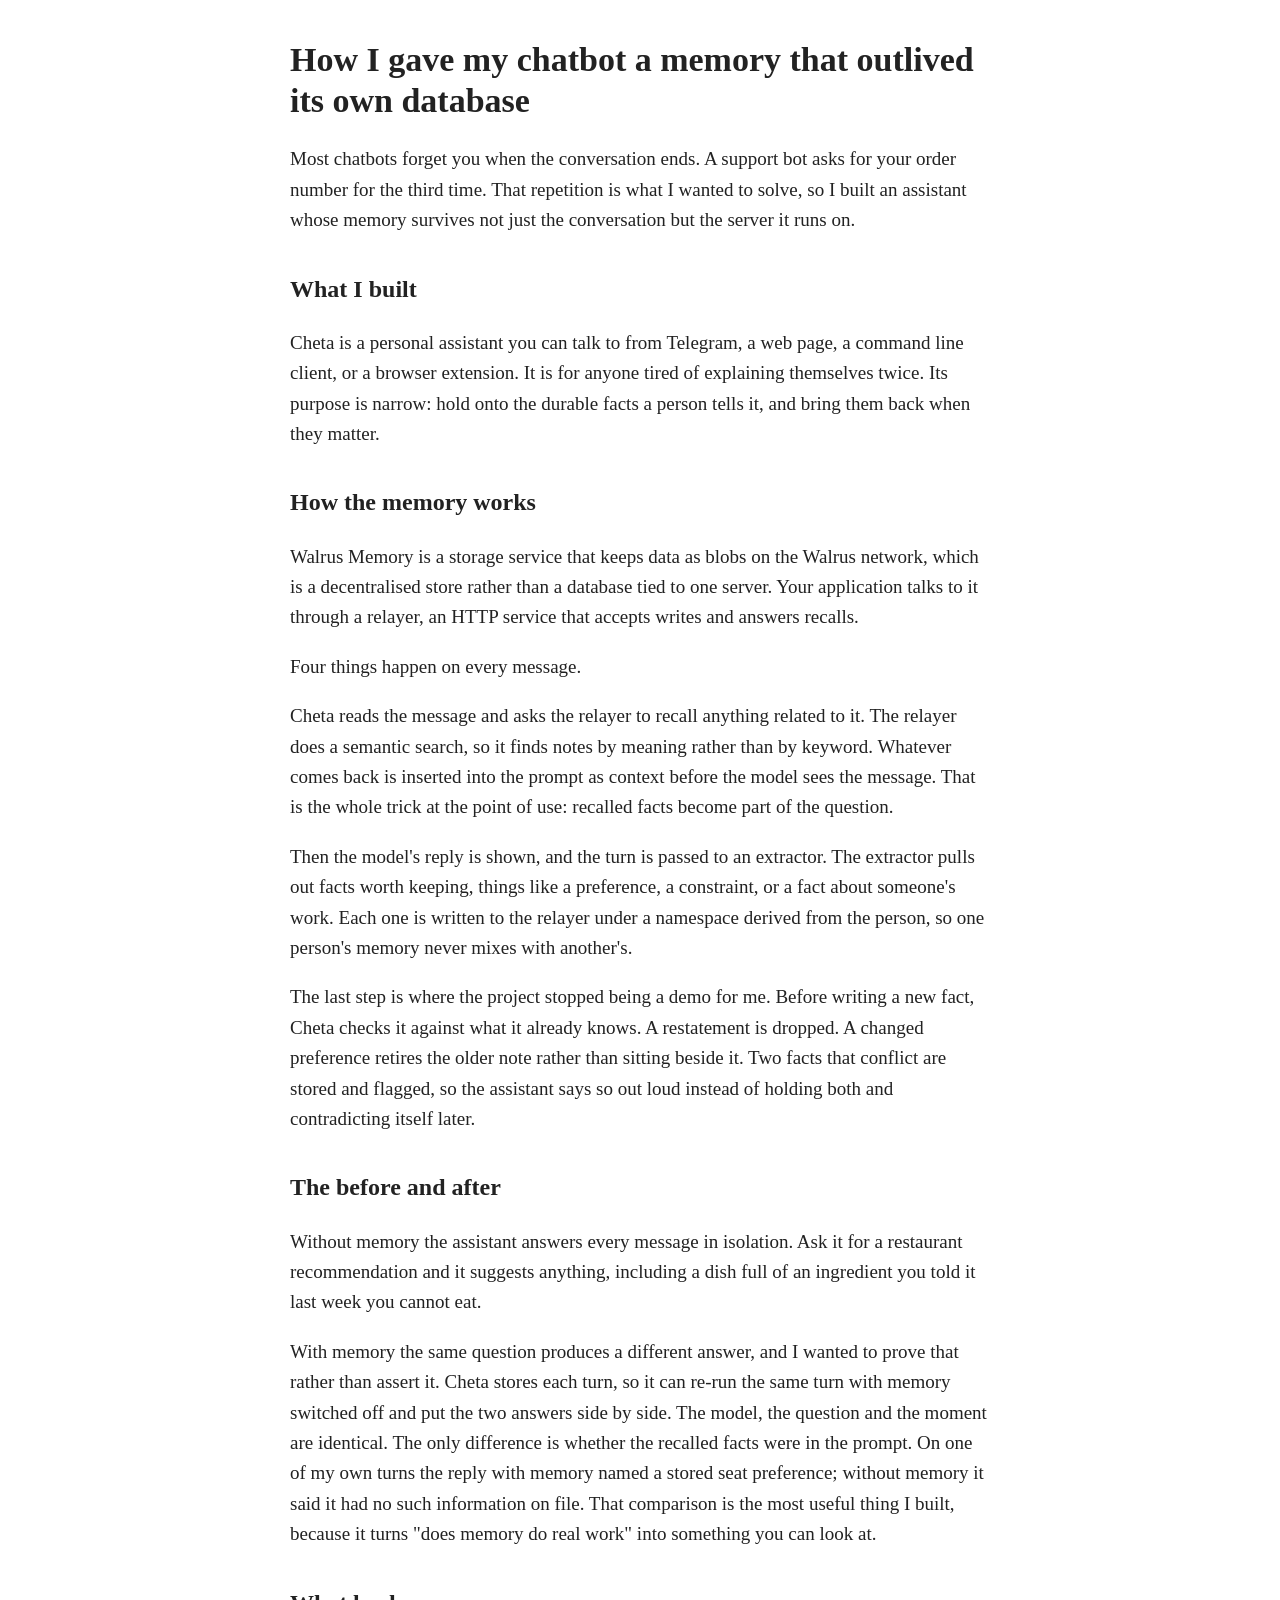
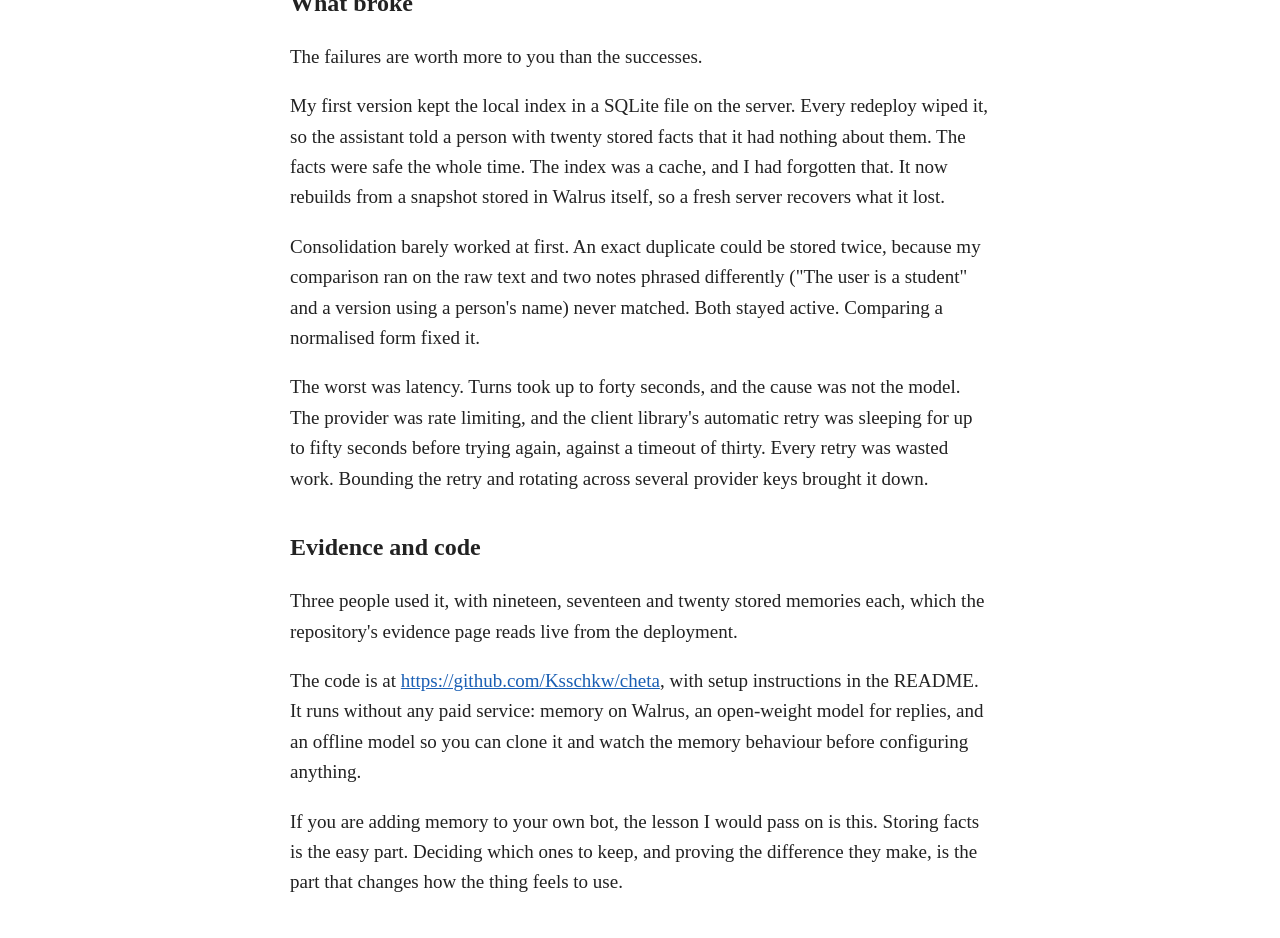
==== docs/article-for-medium.html @ c0557243 "Add an HTML version of the article for pasting into Medium Medium does not render markdown, so the m" ====
<!doctype html><html><head><meta charset='utf-8'><title>Cheta article for Medium</title><style>body{max-width:700px;margin:40px auto;font:19px/1.6 Georgia,serif;color:#222}h1{font-size:34px;line-height:1.2}h2{font-size:24px;margin-top:34px}a{color:#1a5fb4}</style></head><body>
<h1>How I gave my chatbot a memory that outlived its own database</h1>
<p>Most chatbots forget you when the conversation ends. A support bot asks for your order number for the third time. That repetition is what I wanted to solve, so I built an assistant whose memory survives not just the conversation but the server it runs on.</p>
<h2>What I built</h2>
<p>Cheta is a personal assistant you can talk to from Telegram, a web page, a command line client, or a browser extension. It is for anyone tired of explaining themselves twice. Its purpose is narrow: hold onto the durable facts a person tells it, and bring them back when they matter.</p>
<h2>How the memory works</h2>
<p>Walrus Memory is a storage service that keeps data as blobs on the Walrus network, which is a decentralised store rather than a database tied to one server. Your application talks to it through a relayer, an HTTP service that accepts writes and answers recalls.</p>
<p>Four things happen on every message.</p>
<p>Cheta reads the message and asks the relayer to recall anything related to it. The relayer does a semantic search, so it finds notes by meaning rather than by keyword. Whatever comes back is inserted into the prompt as context before the model sees the message. That is the whole trick at the point of use: recalled facts become part of the question.</p>
<p>Then the model's reply is shown, and the turn is passed to an extractor. The extractor pulls out facts worth keeping, things like a preference, a constraint, or a fact about someone's work. Each one is written to the relayer under a namespace derived from the person, so one person's memory never mixes with another's.</p>
<p>The last step is where the project stopped being a demo for me. Before writing a new fact, Cheta checks it against what it already knows. A restatement is dropped. A changed preference retires the older note rather than sitting beside it. Two facts that conflict are stored and flagged, so the assistant says so out loud instead of holding both and contradicting itself later.</p>
<h2>The before and after</h2>
<p>Without memory the assistant answers every message in isolation. Ask it for a restaurant recommendation and it suggests anything, including a dish full of an ingredient you told it last week you cannot eat.</p>
<p>With memory the same question produces a different answer, and I wanted to prove that rather than assert it. Cheta stores each turn, so it can re-run the same turn with memory switched off and put the two answers side by side. The model, the question and the moment are identical. The only difference is whether the recalled facts were in the prompt. On one of my own turns the reply with memory named a stored seat preference; without memory it said it had no such information on file. That comparison is the most useful thing I built, because it turns "does memory do real work" into something you can look at.</p>
<h2>What broke</h2>
<p>The failures are worth more to you than the successes.</p>
<p>My first version kept the local index in a SQLite file on the server. Every redeploy wiped it, so the assistant told a person with twenty stored facts that it had nothing about them. The facts were safe the whole time. The index was a cache, and I had forgotten that. It now rebuilds from a snapshot stored in Walrus itself, so a fresh server recovers what it lost.</p>
<p>Consolidation barely worked at first. An exact duplicate could be stored twice, because my comparison ran on the raw text and two notes phrased differently ("The user is a student" and a version using a person's name) never matched. Both stayed active. Comparing a normalised form fixed it.</p>
<p>The worst was latency. Turns took up to forty seconds, and the cause was not the model. The provider was rate limiting, and the client library's automatic retry was sleeping for up to fifty seconds before trying again, against a timeout of thirty. Every retry was wasted work. Bounding the retry and rotating across several provider keys brought it down.</p>
<h2>Evidence and code</h2>
<p>Three people used it, with nineteen, seventeen and twenty stored memories each, which the repository's evidence page reads live from the deployment.</p>
<p>The code is at <a href="https://github.com/Ksschkw/cheta">https://github.com/Ksschkw/cheta</a>, with setup instructions in the README. It runs without any paid service: memory on Walrus, an open-weight model for replies, and an offline model so you can clone it and watch the memory behaviour before configuring anything.</p>
<p>If you are adding memory to your own bot, the lesson I would pass on is this. Storing facts is the easy part. Deciding which ones to keep, and proving the difference they make, is the part that changes how the thing feels to use.</p>
</body></html>
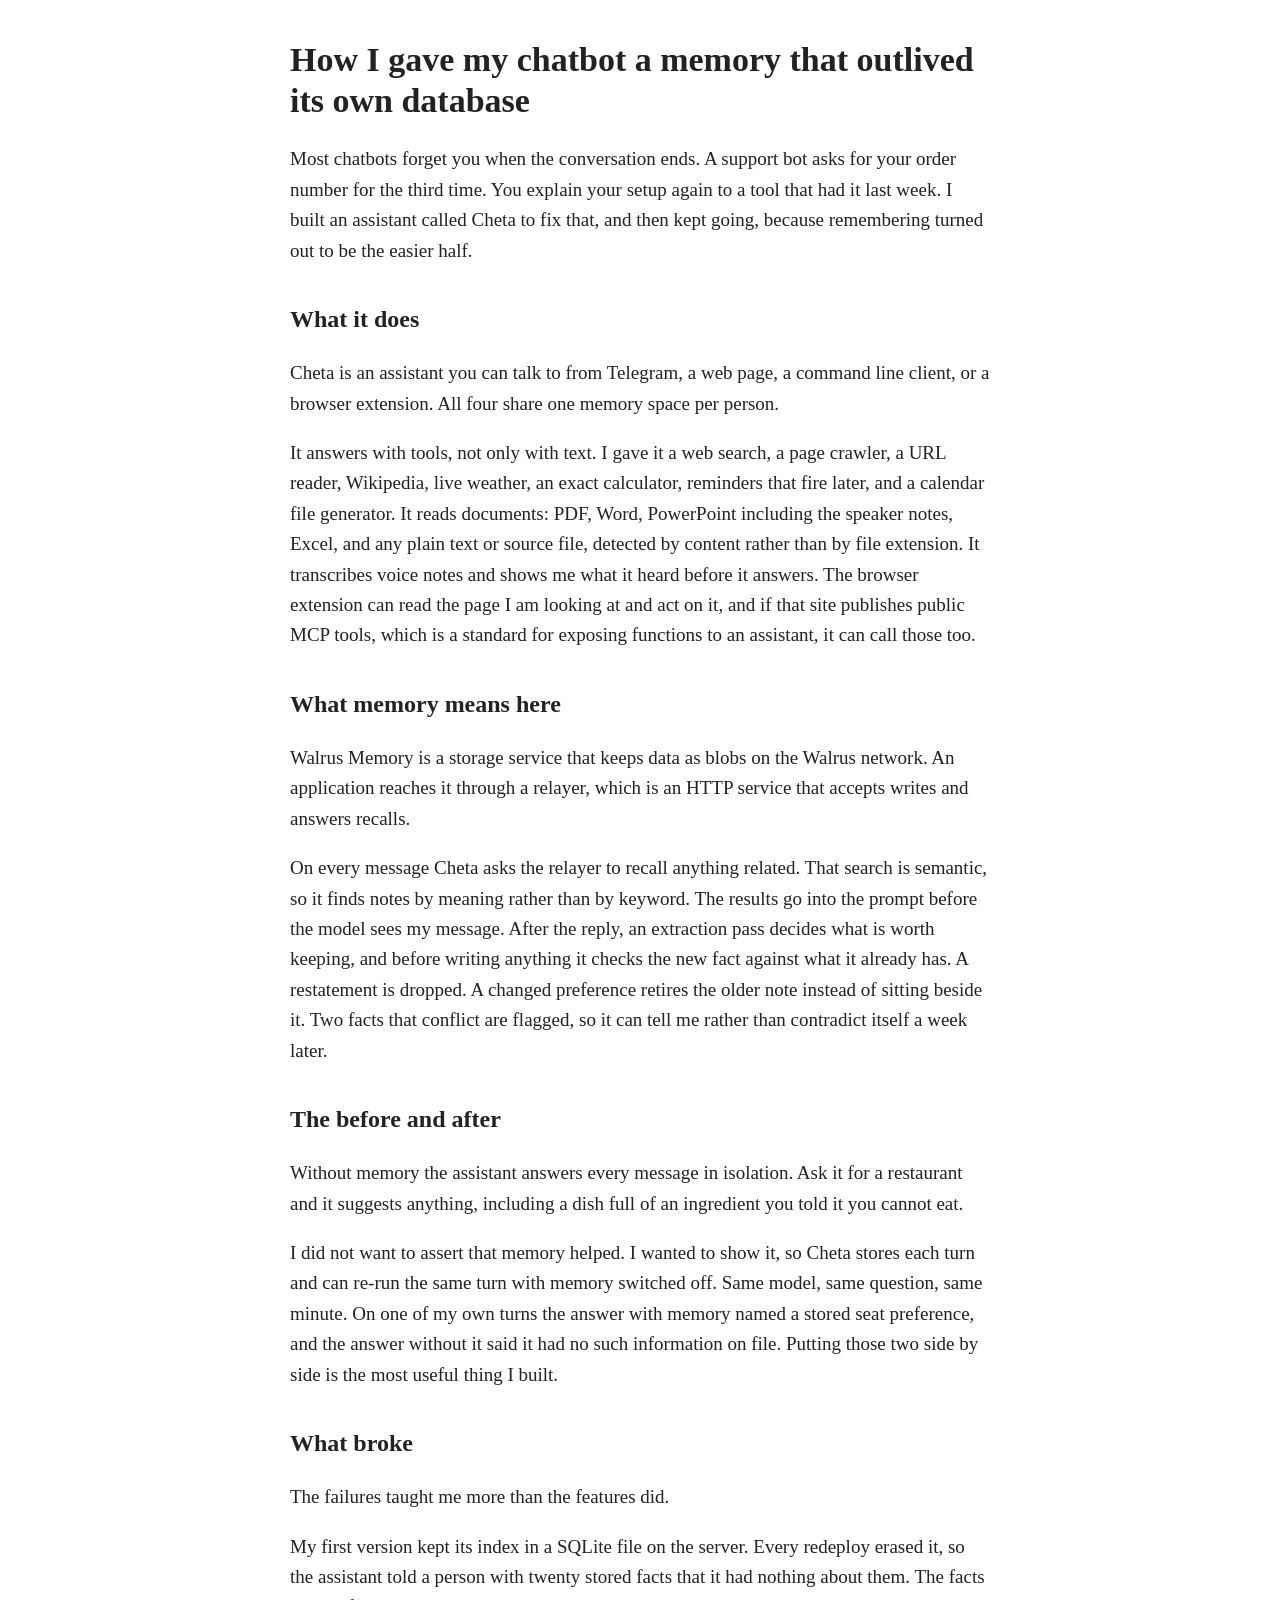
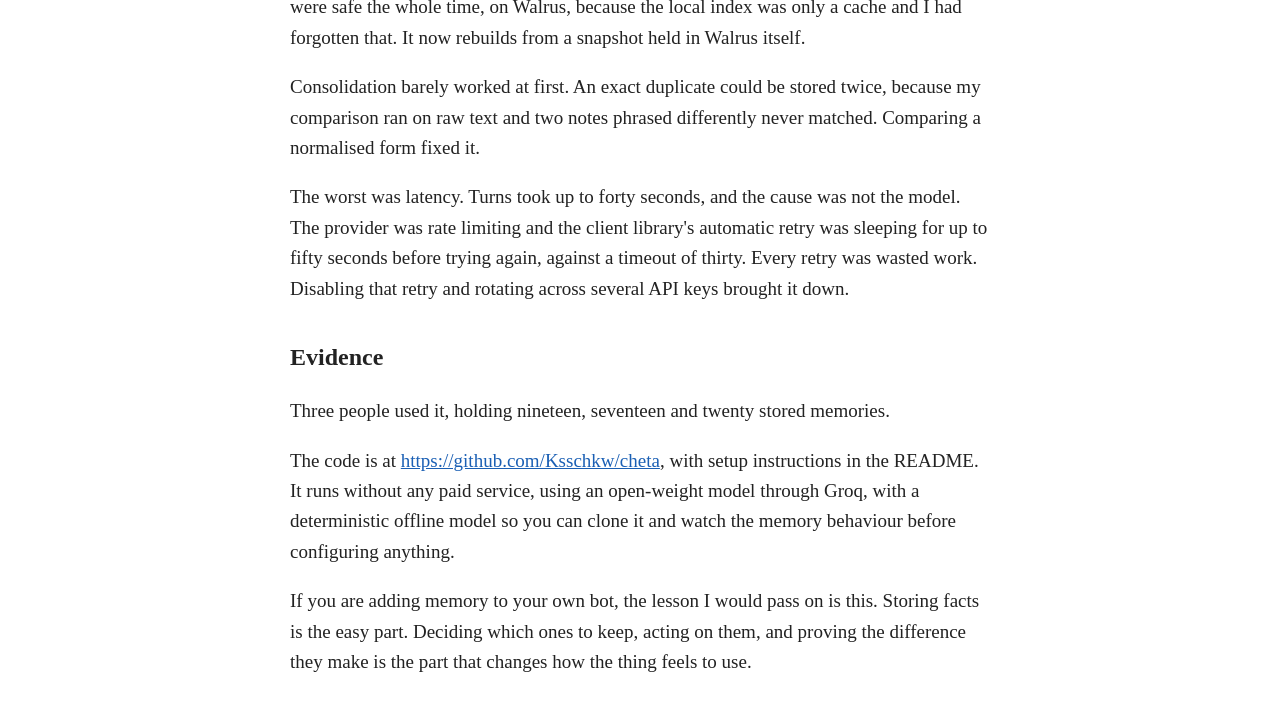
==== commit ff452b2a: "Lead the article with what the assistant does, not only with memory Memory is the entry requirement " ====
--- a/docs/article-for-medium.html
+++ b/docs/article-for-medium.html
@@ -1,24 +1,22 @@
 <!doctype html><html><head><meta charset='utf-8'><title>Cheta article for Medium</title><style>body{max-width:700px;margin:40px auto;font:19px/1.6 Georgia,serif;color:#222}h1{font-size:34px;line-height:1.2}h2{font-size:24px;margin-top:34px}a{color:#1a5fb4}</style></head><body>
 <h1>How I gave my chatbot a memory that outlived its own database</h1>
-<p>Most chatbots forget you when the conversation ends. A support bot asks for your order number for the third time. That repetition is what I wanted to solve, so I built an assistant whose memory survives not just the conversation but the server it runs on.</p>
-<h2>What I built</h2>
-<p>Cheta is a personal assistant you can talk to from Telegram, a web page, a command line client, or a browser extension. It is for anyone tired of explaining themselves twice. Its purpose is narrow: hold onto the durable facts a person tells it, and bring them back when they matter.</p>
-<h2>How the memory works</h2>
-<p>Walrus Memory is a storage service that keeps data as blobs on the Walrus network, which is a decentralised store rather than a database tied to one server. Your application talks to it through a relayer, an HTTP service that accepts writes and answers recalls.</p>
-<p>Four things happen on every message.</p>
-<p>Cheta reads the message and asks the relayer to recall anything related to it. The relayer does a semantic search, so it finds notes by meaning rather than by keyword. Whatever comes back is inserted into the prompt as context before the model sees the message. That is the whole trick at the point of use: recalled facts become part of the question.</p>
-<p>Then the model's reply is shown, and the turn is passed to an extractor. The extractor pulls out facts worth keeping, things like a preference, a constraint, or a fact about someone's work. Each one is written to the relayer under a namespace derived from the person, so one person's memory never mixes with another's.</p>
-<p>The last step is where the project stopped being a demo for me. Before writing a new fact, Cheta checks it against what it already knows. A restatement is dropped. A changed preference retires the older note rather than sitting beside it. Two facts that conflict are stored and flagged, so the assistant says so out loud instead of holding both and contradicting itself later.</p>
+<p>Most chatbots forget you when the conversation ends. A support bot asks for your order number for the third time. You explain your setup again to a tool that had it last week. I built an assistant called Cheta to fix that, and then kept going, because remembering turned out to be the easier half.</p>
+<h2>What it does</h2>
+<p>Cheta is an assistant you can talk to from Telegram, a web page, a command line client, or a browser extension. All four share one memory space per person.</p>
+<p>It answers with tools, not only with text. I gave it a web search, a page crawler, a URL reader, Wikipedia, live weather, an exact calculator, reminders that fire later, and a calendar file generator. It reads documents: PDF, Word, PowerPoint including the speaker notes, Excel, and any plain text or source file, detected by content rather than by file extension. It transcribes voice notes and shows me what it heard before it answers. The browser extension can read the page I am looking at and act on it, and if that site publishes public MCP tools, which is a standard for exposing functions to an assistant, it can call those too.</p>
+<h2>What memory means here</h2>
+<p>Walrus Memory is a storage service that keeps data as blobs on the Walrus network. An application reaches it through a relayer, which is an HTTP service that accepts writes and answers recalls.</p>
+<p>On every message Cheta asks the relayer to recall anything related. That search is semantic, so it finds notes by meaning rather than by keyword. The results go into the prompt before the model sees my message. After the reply, an extraction pass decides what is worth keeping, and before writing anything it checks the new fact against what it already has. A restatement is dropped. A changed preference retires the older note instead of sitting beside it. Two facts that conflict are flagged, so it can tell me rather than contradict itself a week later.</p>
 <h2>The before and after</h2>
-<p>Without memory the assistant answers every message in isolation. Ask it for a restaurant recommendation and it suggests anything, including a dish full of an ingredient you told it last week you cannot eat.</p>
-<p>With memory the same question produces a different answer, and I wanted to prove that rather than assert it. Cheta stores each turn, so it can re-run the same turn with memory switched off and put the two answers side by side. The model, the question and the moment are identical. The only difference is whether the recalled facts were in the prompt. On one of my own turns the reply with memory named a stored seat preference; without memory it said it had no such information on file. That comparison is the most useful thing I built, because it turns "does memory do real work" into something you can look at.</p>
+<p>Without memory the assistant answers every message in isolation. Ask it for a restaurant and it suggests anything, including a dish full of an ingredient you told it you cannot eat.</p>
+<p>I did not want to assert that memory helped. I wanted to show it, so Cheta stores each turn and can re-run the same turn with memory switched off. Same model, same question, same minute. On one of my own turns the answer with memory named a stored seat preference, and the answer without it said it had no such information on file. Putting those two side by side is the most useful thing I built.</p>
 <h2>What broke</h2>
-<p>The failures are worth more to you than the successes.</p>
-<p>My first version kept the local index in a SQLite file on the server. Every redeploy wiped it, so the assistant told a person with twenty stored facts that it had nothing about them. The facts were safe the whole time. The index was a cache, and I had forgotten that. It now rebuilds from a snapshot stored in Walrus itself, so a fresh server recovers what it lost.</p>
-<p>Consolidation barely worked at first. An exact duplicate could be stored twice, because my comparison ran on the raw text and two notes phrased differently ("The user is a student" and a version using a person's name) never matched. Both stayed active. Comparing a normalised form fixed it.</p>
-<p>The worst was latency. Turns took up to forty seconds, and the cause was not the model. The provider was rate limiting, and the client library's automatic retry was sleeping for up to fifty seconds before trying again, against a timeout of thirty. Every retry was wasted work. Bounding the retry and rotating across several provider keys brought it down.</p>
-<h2>Evidence and code</h2>
-<p>Three people used it, with nineteen, seventeen and twenty stored memories each, which the repository's evidence page reads live from the deployment.</p>
-<p>The code is at <a href="https://github.com/Ksschkw/cheta">https://github.com/Ksschkw/cheta</a>, with setup instructions in the README. It runs without any paid service: memory on Walrus, an open-weight model for replies, and an offline model so you can clone it and watch the memory behaviour before configuring anything.</p>
-<p>If you are adding memory to your own bot, the lesson I would pass on is this. Storing facts is the easy part. Deciding which ones to keep, and proving the difference they make, is the part that changes how the thing feels to use.</p>
+<p>The failures taught me more than the features did.</p>
+<p>My first version kept its index in a SQLite file on the server. Every redeploy erased it, so the assistant told a person with twenty stored facts that it had nothing about them. The facts were safe the whole time, on Walrus, because the local index was only a cache and I had forgotten that. It now rebuilds from a snapshot held in Walrus itself.</p>
+<p>Consolidation barely worked at first. An exact duplicate could be stored twice, because my comparison ran on raw text and two notes phrased differently never matched. Comparing a normalised form fixed it.</p>
+<p>The worst was latency. Turns took up to forty seconds, and the cause was not the model. The provider was rate limiting and the client library's automatic retry was sleeping for up to fifty seconds before trying again, against a timeout of thirty. Every retry was wasted work. Disabling that retry and rotating across several API keys brought it down.</p>
+<h2>Evidence</h2>
+<p>Three people used it, holding nineteen, seventeen and twenty stored memories.</p>
+<p>The code is at <a href="https://github.com/Ksschkw/cheta">https://github.com/Ksschkw/cheta</a>, with setup instructions in the README. It runs without any paid service, using an open-weight model through Groq, with a deterministic offline model so you can clone it and watch the memory behaviour before configuring anything.</p>
+<p>If you are adding memory to your own bot, the lesson I would pass on is this. Storing facts is the easy part. Deciding which ones to keep, acting on them, and proving the difference they make is the part that changes how the thing feels to use.</p>
 </body></html>
